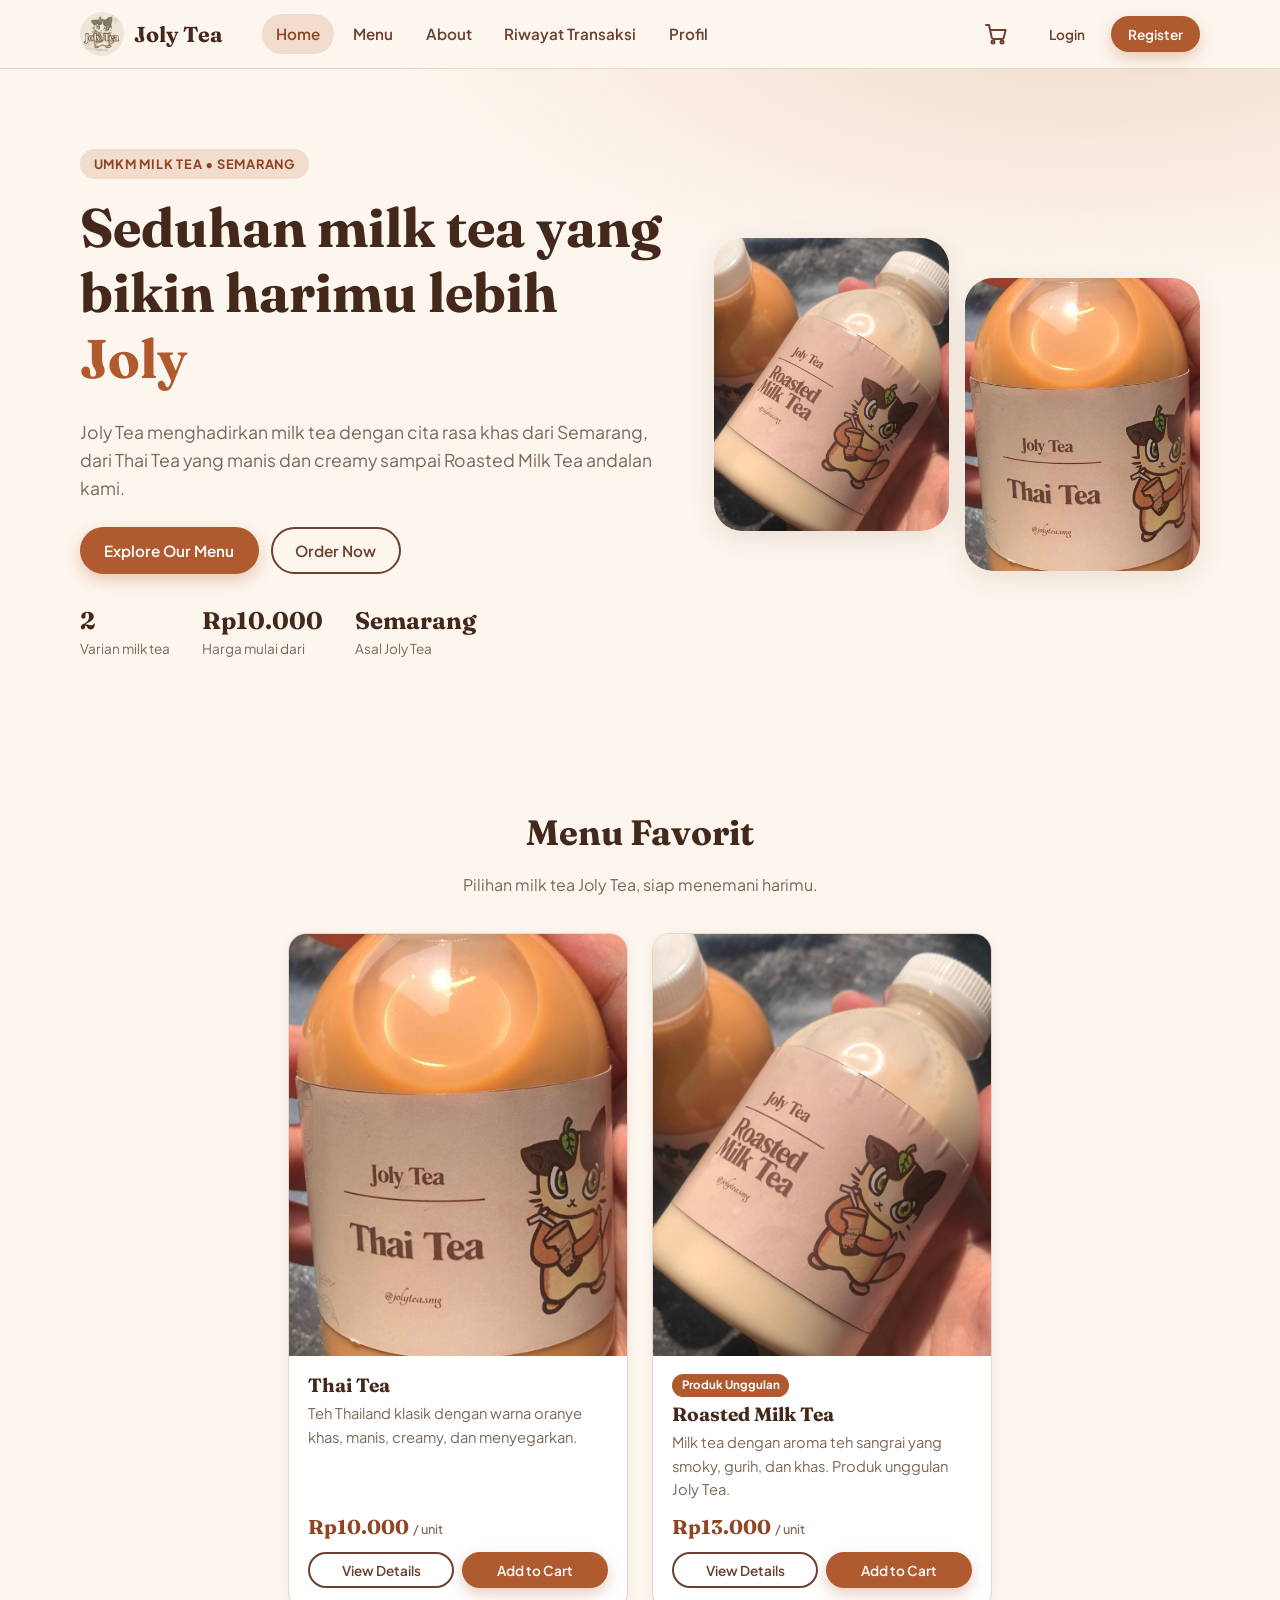
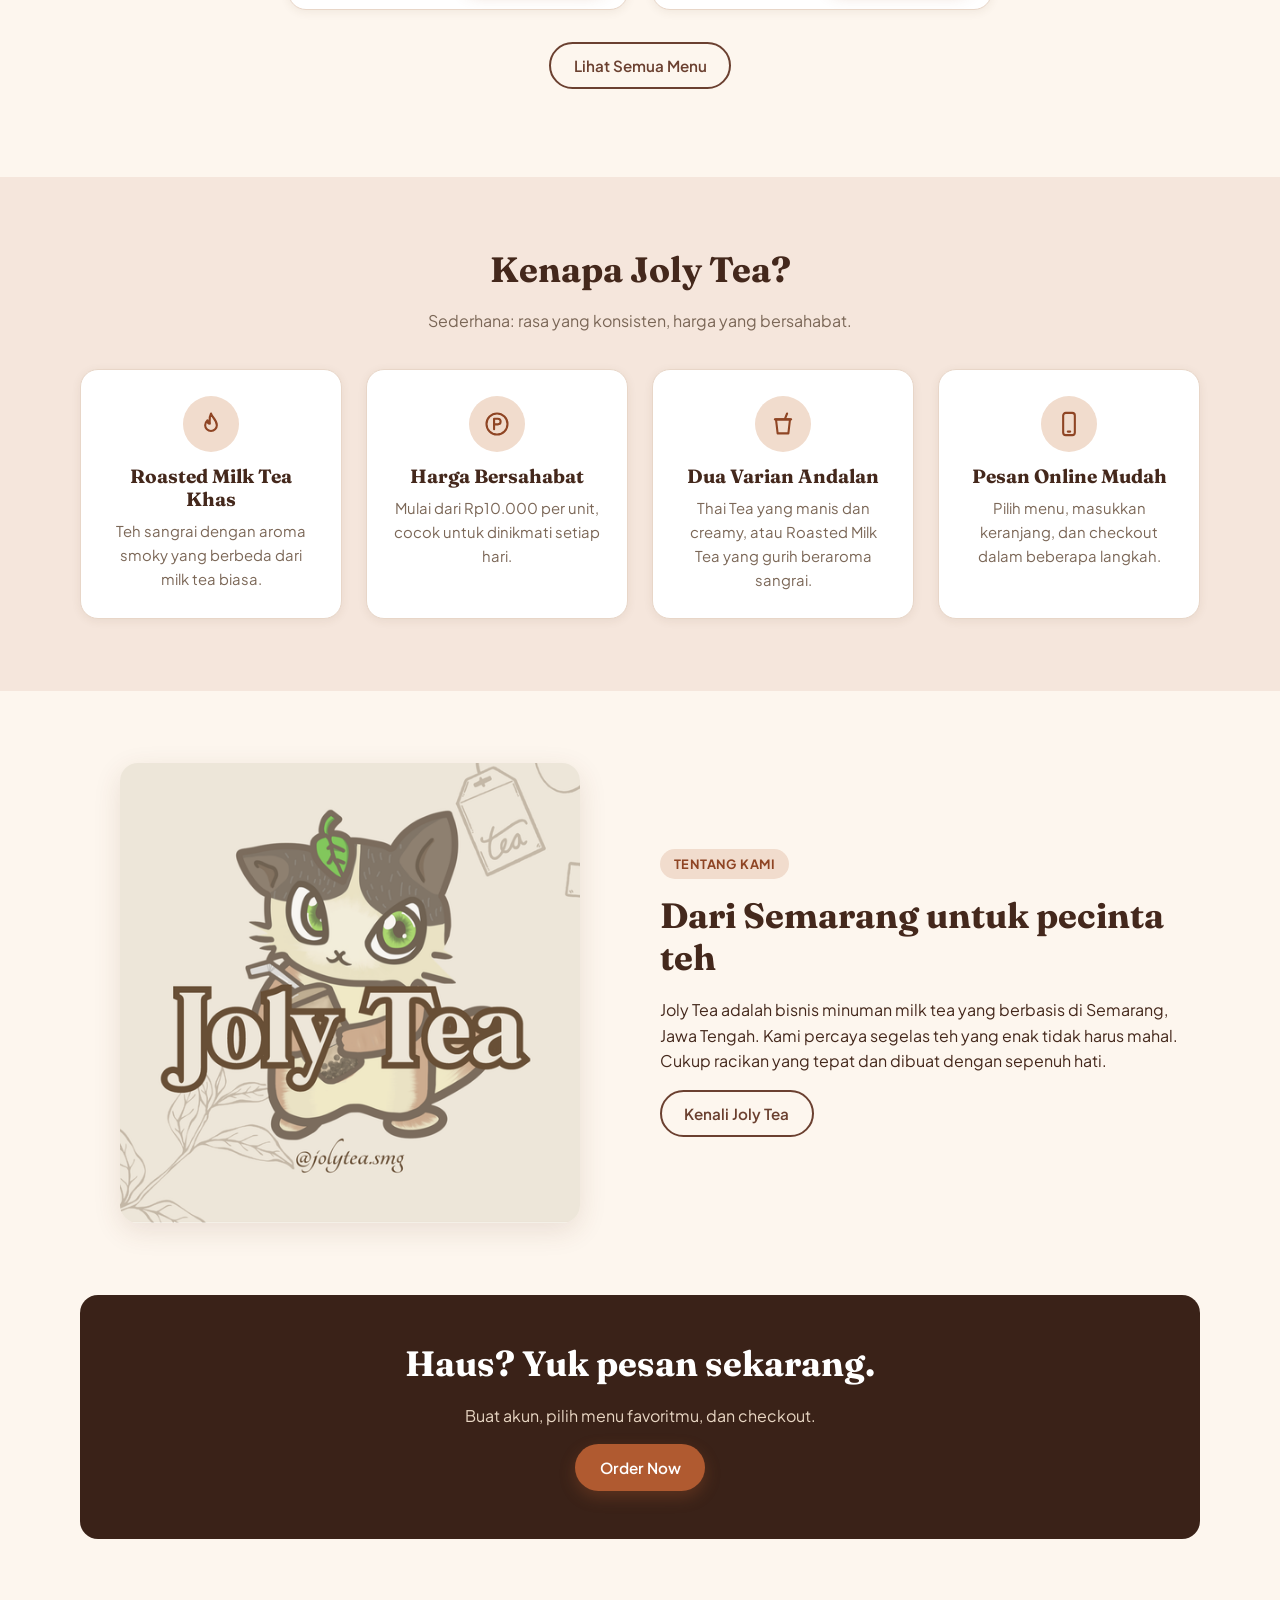
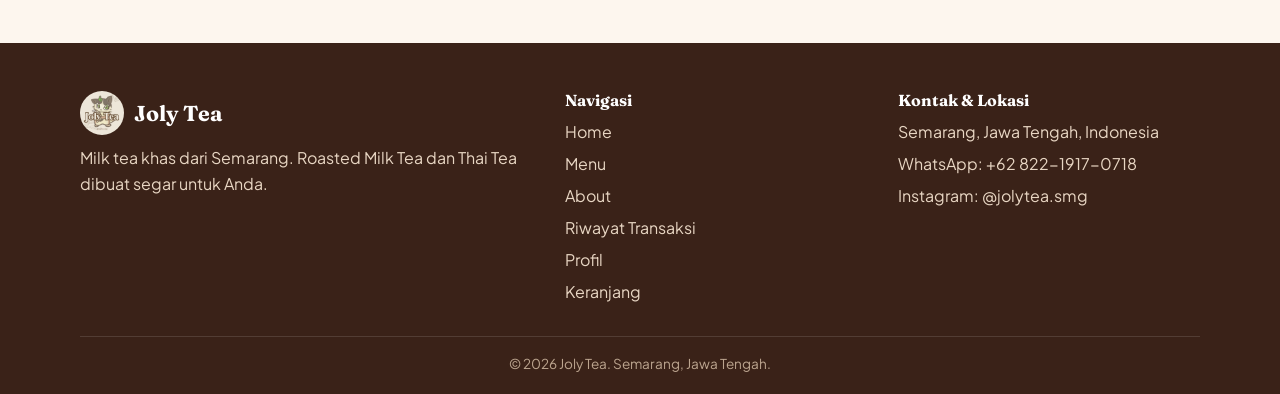
==== joly-tea-static/index.html @ d1df01cd "Add files via upload" ====
<!doctype html>
<html lang="id">
<head>
<meta charset="utf-8">
<meta name="viewport" content="width=device-width, initial-scale=1">
<title>Home | Joly Tea</title>
<meta name="description" content="Joly Tea — milk tea khas dari Semarang.">
<meta name="theme-color" content="#E07B39">
<link rel="icon" href="img/favicon.png" type="image/png">
<link rel="preconnect" href="https://fonts.googleapis.com"><link rel="preconnect" href="https://fonts.gstatic.com" crossorigin>
<link href="https://fonts.googleapis.com/css2?family=Fraunces:opsz,wght@9..144,600;9..144,700&family=Plus+Jakarta+Sans:wght@400;500;600;700&display=swap" rel="stylesheet">
<link rel="stylesheet" href="css/style.css">
</head>
<body>
<div id="site-header"><header class="site-header"><div class="container nav">
<a class="brand" href="index.html"><img src="img/logo.png" alt="" width="44" height="44"><span>Joly Tea</span></a>
<nav class="nav-links" aria-label="Navigasi utama"><a href="index.html" class="active">Home</a><a href="menu.html" class="">Menu</a><a href="about.html" class="">About</a><a href="history.html" class="">Riwayat Transaksi</a><a href="profile.html" class="">Profil</a></nav>
<div class="nav-right"><a class="cart-link" href="cart.html" aria-label="Keranjang belanja"><svg viewBox="0 0 24 24" fill="none" stroke="currentColor" stroke-width="2" stroke-linecap="round" stroke-linejoin="round" aria-hidden="true"><circle cx="9" cy="20" r="1.5"/><circle cx="18" cy="20" r="1.5"/><path d="M2 3h3l2.7 12.4a2 2 0 0 0 2 1.6h8.1a2 2 0 0 0 2-1.5L21.6 8H6"/></svg><span class="cart-badge" id="cart-badge" hidden>0</span></a>
<button class="nav-toggle" id="nav-toggle" type="button" aria-label="Buka menu" aria-expanded="false"><svg viewBox="0 0 24 24" fill="none" stroke="currentColor" stroke-width="2" stroke-linecap="round" aria-hidden="true"><path d="M4 6h16M4 12h16M4 18h16"/></svg></button></div>
<div class="nav-auth" id="nav-auth"></div>
</div></header></div>
<main id="main">
<section class="hero"><div class="container hero-grid"><div>
<span class="eyebrow">UMKM Milk Tea &bull; Semarang</span>
<h1>Seduhan milk tea yang bikin harimu lebih <span>Joly</span></h1>
<p class="lead">Joly Tea menghadirkan milk tea dengan cita rasa khas dari Semarang, dari Thai Tea yang manis dan creamy sampai Roasted Milk Tea andalan kami.</p>
<div class="hero-cta"><a class="btn btn-primary" href="menu.html">Explore Our Menu</a><a class="btn btn-outline" href="menu.html#pesan">Order Now</a></div>
<div class="hero-stats"><div><strong>2</strong><span>Varian milk tea</span></div><div><strong>Rp10.000</strong><span>Harga mulai dari</span></div><div><strong>Semarang</strong><span>Asal Joly Tea</span></div></div>
</div><div class="hero-art"><img src="img/products/roasted-milk-tea.jpg" alt="Roasted Milk Tea Joly Tea dalam botol" width="800" height="1000"><img src="img/products/thai-tea.jpg" alt="Thai Tea Joly Tea dalam botol" width="800" height="1000"></div></div></section>
<section class="section"><div class="container"><div class="section-head"><h2>Menu Favorit</h2><p>Pilihan milk tea Joly Tea, siap menemani harimu.</p></div>
<div id="featured" class="grid grid-products"></div>
<p class="center" style="margin-top:2rem"><a class="btn btn-outline" href="menu.html">Lihat Semua Menu</a></p></div></section>
<section class="section section-alt"><div class="container"><div class="section-head"><h2>Kenapa Joly Tea?</h2><p>Sederhana: rasa yang konsisten, harga yang bersahabat.</p></div>
<div class="grid features">
<div class="card feature"><div class="ico" aria-hidden="true"><svg viewBox="0 0 24 24" fill="none" stroke="currentColor" stroke-width="1.8" stroke-linecap="round" stroke-linejoin="round"><path d="M12 3c1 3.5 5 5.5 5 10a5 5 0 0 1-10 0c0-2 1-3.2 2-4.2 0 2 1 3 2 3 0-3-1-5 1-8.8z"/></svg></div><h3>Roasted Milk Tea Khas</h3><p>Teh sangrai dengan aroma smoky yang berbeda dari milk tea biasa.</p></div>
<div class="card feature"><div class="ico" aria-hidden="true"><svg viewBox="0 0 24 24" fill="none" stroke="currentColor" stroke-width="1.8" stroke-linecap="round" stroke-linejoin="round"><circle cx="12" cy="12" r="9"/><path d="M9.5 16.5v-9h3.2a2.4 2.4 0 0 1 0 4.8H9.5"/></svg></div><h3>Harga Bersahabat</h3><p>Mulai dari Rp10.000 per unit, cocok untuk dinikmati setiap hari.</p></div>
<div class="card feature"><div class="ico" aria-hidden="true"><svg viewBox="0 0 24 24" fill="none" stroke="currentColor" stroke-width="1.8" stroke-linecap="round" stroke-linejoin="round"><path d="M6 8h12l-1.4 12H7.4z"/><path d="M5 8h14M13.5 8 15.5 3"/></svg></div><h3>Dua Varian Andalan</h3><p>Thai Tea yang manis dan creamy, atau Roasted Milk Tea yang gurih beraroma sangrai.</p></div>
<div class="card feature"><div class="ico" aria-hidden="true"><svg viewBox="0 0 24 24" fill="none" stroke="currentColor" stroke-width="1.8" stroke-linecap="round" stroke-linejoin="round"><rect x="7" y="2.5" width="10" height="19" rx="2.2"/><path d="M11 18.5h2"/></svg></div><h3>Pesan Online Mudah</h3><p>Pilih menu, masukkan keranjang, dan checkout dalam beberapa langkah.</p></div>
</div></div></section>
<section class="section"><div class="container split"><img class="about-logo" src="img/logo.png" alt="Logo Joly Tea" loading="lazy" width="512" height="512"><div><span class="eyebrow">Tentang Kami</span><h2>Dari Semarang untuk pecinta teh</h2><p>Joly Tea adalah bisnis minuman milk tea yang berbasis di Semarang, Jawa Tengah. Kami percaya segelas teh yang enak tidak harus mahal. Cukup racikan yang tepat dan dibuat dengan sepenuh hati.</p><a class="btn btn-outline" href="about.html">Kenali Joly Tea</a></div></div></section>
<section class="section" style="padding-top:0"><div class="container"><div class="cta-band"><h2>Haus? Yuk pesan sekarang.</h2><p>Buat akun, pilih menu favoritmu, dan checkout.</p><a class="btn btn-primary" href="menu.html">Order Now</a></div></div></section>
</main>
<div id="site-footer"><footer class="site-footer"><div class="container">
<div class="footer-grid">
<div><a class="brand" href="index.html"><img src="img/logo.png" alt="" width="44" height="44"><span>Joly Tea</span></a><p>Milk tea khas dari Semarang. Roasted Milk Tea dan Thai Tea dibuat segar untuk Anda.</p></div>
<div><h4>Navigasi</h4><ul><li><a href="index.html">Home</a></li><li><a href="menu.html">Menu</a></li><li><a href="about.html">About</a></li><li><a href="history.html">Riwayat Transaksi</a></li><li><a href="profile.html">Profil</a></li><li><a href="cart.html">Keranjang</a></li></ul></div>
<div><h4>Kontak &amp; Lokasi</h4><ul><li>Semarang, Jawa Tengah, Indonesia</li><li>WhatsApp: <a href="https://wa.me/6282219170718" target="_blank" rel="noopener">+62 822-1917-0718</a></li><li>Instagram: <a href="https://instagram.com/jolytea.smg" target="_blank" rel="noopener">@jolytea.smg</a></li></ul></div>
</div>
<div class="footer-bottom">&copy; 2026 Joly Tea. Semarang, Jawa Tengah.</div>
</div></footer></div>
<script src="js/app.js"></script>
</body>
</html>
---- joly-tea-static/css/style.css ----
/*
Theme Name: Joly Tea
Theme URI: https://instagram.com/jolytea.smg
Author: Joly Tea
Author URI: https://instagram.com/jolytea.smg
Description: Tema toko online Joly Tea (UMKM milk tea Semarang). Katalog produk, keranjang, checkout (QRIS / Transfer BCA / COD), login-register pelanggan, riwayat pesanan, dan dashboard pesanan di wp-admin. Tanpa plugin tambahan.
Version: 1.1.5
Requires at least: 6.0
Tested up to: 6.7
Requires PHP: 7.4
License: GNU General Public License v2 or later
License URI: https://www.gnu.org/licenses/gpl-2.0.html
Text Domain: joly-tea
Tags: e-commerce, custom-menu, featured-images, translation-ready, one-column
*/

/* ==========================================================
   Joly Tea — stylesheet
   Ganti warna/font brand cukup lewat variabel di :root ini.
   ========================================================== */
:root {
  --ink: #3a2218;
  --radio-on: #fbf0e8;
  --err-bg: #fdecea; --err-line: #f5c6c0;
  --ok-bg: #e9f5ee; --ok-line: #c3e2cf;
  --st-pending-bg: #fff1cf; --st-pending-fg: #8a6100;
  --st-processing-bg: #dcebff; --st-processing-fg: #1d4f91;
  --st-done-bg: #dff3e6; --st-done-fg: #25693f;
  --st-cancelled-bg: #fbe0dc; --st-cancelled-fg: #962b20;
  --cream: #fdf6ee;
  --cream-2: #f5e6dc;
  --paper: #ffffff;
  --brown-900: #44281c;
  --brown-700: #6b4030;
  --brown-500: #8a5f4a;
  --orange: #b05a30;
  --orange-dark: #8f4524;
  --orange-soft: #f1dccd;
  --green: #5b8a3c;
  --red: #c0392b;
  --line: #e8d6c8;
  --text: #44281c;
  --muted: #7b6757;
  --radius: 18px;
  --radius-sm: 10px;
  --shadow: 0 8px 28px rgba(95, 59, 36, 0.12);
  --shadow-sm: 0 2px 10px rgba(95, 59, 36, 0.08);
  --font-body: 'Plus Jakarta Sans', system-ui, -apple-system, 'Segoe UI', Roboto, sans-serif;
  --font-head: 'Fraunces', Georgia, 'Times New Roman', serif;
  --container: 1120px;
}

@media (prefers-color-scheme: dark) {
  :root:not([data-theme="light"]) {
  --ink: #120b07;
  --radio-on: #3a271b;
  --err-bg: #3d1f1b; --err-line: #6b3028;
  --ok-bg: #1d3426; --ok-line: #2f5a40;
  --st-pending-bg: #4a3a12; --st-pending-fg: #f2cf7a;
  --st-processing-bg: #1b3556; --st-processing-fg: #a9cdf5;
  --st-done-bg: #1c3a29; --st-done-fg: #9fdcb5;
  --st-cancelled-bg: #4a211c; --st-cancelled-fg: #f5aaa0;
  --cream: #1c130e;
  --cream-2: #271a13;
  --paper: #2d1f17;
  --brown-900: #f7e8d6;
  --brown-700: #e9d0b6;
  --brown-500: #d1ac8d;
  --orange-soft: #46301f;
  --orange-dark: #f2a064;
  --red: #ff8f80;
  --line: #4a3427;
  --text: #f1e2d0;
  --muted: #bda58f;
  --shadow: 0 8px 28px rgba(0, 0, 0, 0.45);
  --shadow-sm: 0 2px 10px rgba(0, 0, 0, 0.35);
  color-scheme: dark;
  }
}
:root[data-theme="dark"] {
  --ink: #120b07;
  --radio-on: #3a271b;
  --err-bg: #3d1f1b; --err-line: #6b3028;
  --ok-bg: #1d3426; --ok-line: #2f5a40;
  --st-pending-bg: #4a3a12; --st-pending-fg: #f2cf7a;
  --st-processing-bg: #1b3556; --st-processing-fg: #a9cdf5;
  --st-done-bg: #1c3a29; --st-done-fg: #9fdcb5;
  --st-cancelled-bg: #4a211c; --st-cancelled-fg: #f5aaa0;
  --cream: #1c130e;
  --cream-2: #271a13;
  --paper: #2d1f17;
  --brown-900: #f7e8d6;
  --brown-700: #e9d0b6;
  --brown-500: #d1ac8d;
  --orange-soft: #46301f;
  --orange-dark: #f2a064;
  --red: #ff8f80;
  --line: #4a3427;
  --text: #f1e2d0;
  --muted: #bda58f;
  --shadow: 0 8px 28px rgba(0, 0, 0, 0.45);
  --shadow-sm: 0 2px 10px rgba(0, 0, 0, 0.35);
  color-scheme: dark;
}

*, *::before, *::after { box-sizing: border-box; }
html { scroll-behavior: smooth; }
body {
  margin: 0;
  font-family: var(--font-body);
  color: var(--text);
  background: var(--cream);
  line-height: 1.6;
  -webkit-font-smoothing: antialiased;
  min-height: 100vh;
  display: flex;
  flex-direction: column;
}
main { flex: 1; }
img { max-width: 100%; height: auto; display: block; }
a { color: var(--orange-dark); text-decoration: none; }
a:hover { text-decoration: underline; }
h1, h2, h3, h4 { font-family: var(--font-head); line-height: 1.2; margin: 0 0 .5em; color: var(--brown-900); }
h1 { font-size: clamp(2rem, 5vw, 3.4rem); font-weight: 700; }
h2 { font-size: clamp(1.5rem, 3.2vw, 2.2rem); }
h3 { font-size: 1.2rem; }
p { margin: 0 0 1em; }
.container { width: min(100% - 2rem, var(--container)); margin-inline: auto; }
.muted { color: var(--muted); }
.center { text-align: center; }
.sr-only { position: absolute; width: 1px; height: 1px; overflow: hidden; clip: rect(0 0 0 0); white-space: nowrap; }
[hidden] { display: none !important; }

/* ---------- Buttons ---------- */
.btn {
  display: inline-flex; align-items: center; justify-content: center; gap: .5rem;
  padding: .75rem 1.4rem; border-radius: 999px; border: 2px solid transparent;
  font: 600 .95rem var(--font-body); cursor: pointer; text-decoration: none !important;
  transition: transform .12s ease, background .15s, box-shadow .15s, color .15s;
}
.btn:active { transform: translateY(1px); }
.btn:disabled { opacity: .6; cursor: not-allowed; }
.btn-primary { background: var(--orange); color: #fff; box-shadow: 0 6px 16px rgba(176, 90, 48, .3); }
.btn-primary:hover:not(:disabled) { background: #964a25; }
.btn-outline { background: transparent; color: var(--brown-700); border-color: var(--brown-700); }
.btn-outline:hover:not(:disabled) { background: var(--brown-700); color: var(--cream); }
.btn-ghost { background: transparent; color: var(--brown-700); }
.btn-ghost:hover { background: var(--orange-soft); }
.btn-danger { background: var(--red); color: var(--cream); }
.btn-sm { padding: .45rem .95rem; font-size: .85rem; }
.btn-block { width: 100%; }
:focus-visible { outline: 3px solid var(--orange); outline-offset: 2px; }

/* ---------- Header ---------- */
#site-header { position: sticky; top: env(safe-area-inset-top, 0px); z-index: 50; }
.site-header { background: color-mix(in srgb, var(--cream) 94%, transparent); backdrop-filter: blur(10px); border-bottom: 1px solid var(--line); }
.nav { display: flex; align-items: center; gap: 1rem; min-height: 68px; }
.brand { display: flex; align-items: center; gap: .6rem; font: 700 1.35rem var(--font-head); color: var(--brown-900); text-decoration: none !important; }
.brand img { width: 44px; height: 44px; border-radius: 50%; object-fit: cover; }
.nav-links { display: flex; gap: .25rem; margin-left: 1.5rem; }
.nav-links a { padding: .5rem .9rem; border-radius: 999px; color: var(--brown-700); font-weight: 600; font-size: .95rem; text-decoration: none; }
.nav-links a:hover { background: var(--orange-soft); }
.nav-links a.active { background: var(--orange-soft); color: var(--orange-dark); }
.nav-right { margin-left: auto; display: flex; align-items: center; gap: .5rem; }
.cart-link { position: relative; display: inline-flex; padding: .5rem; border-radius: 50%; color: var(--brown-700); }
.cart-link:hover { background: var(--orange-soft); }
.cart-link svg { width: 24px; height: 24px; }
.cart-badge { position: absolute; top: -2px; right: -4px; min-width: 20px; height: 20px; padding: 0 5px; border-radius: 999px; background: var(--orange); color: #fff; font: 700 .72rem/20px var(--font-body); text-align: center; }
.user-chip { font-size: .9rem; color: var(--brown-700); font-weight: 600; max-width: 160px; overflow: hidden; text-overflow: ellipsis; white-space: nowrap; }
.nav-toggle { display: none; background: none; border: 0; padding: .5rem; cursor: pointer; color: var(--brown-700); }
.nav-toggle svg { width: 26px; height: 26px; }
.nav-auth { display: flex; align-items: center; gap: .5rem; }

@media (max-width: 860px) {
  .nav-toggle { display: inline-flex; }
  .nav { flex-wrap: wrap; padding-block: .5rem; }
  .nav-links, .nav-auth { display: none; width: 100%; }
  .nav-open .nav-links, .nav-open .nav-auth { display: flex; }
  .nav-links { flex-direction: column; margin-left: 0; order: 5; }
  .nav-auth { order: 6; flex-wrap: wrap; padding-bottom: .6rem; }
  .nav-right { gap: .25rem; }
}

/* ---------- Hero ---------- */
.hero { padding: clamp(2.5rem, 7vw, 5rem) 0; background: radial-gradient(1200px 500px at 85% -10%, var(--orange-soft), transparent 60%), var(--cream); }
.hero-grid { display: grid; grid-template-columns: 1.1fr .9fr; gap: 2.5rem; align-items: center; }
.eyebrow { display: inline-block; padding: .3rem .85rem; border-radius: 999px; background: var(--orange-soft); color: var(--orange-dark); font-weight: 700; font-size: .8rem; letter-spacing: .06em; text-transform: uppercase; margin-bottom: 1rem; }
.hero h1 span { color: var(--orange); }
.hero p.lead { font-size: 1.1rem; color: var(--muted); max-width: 52ch; }
.hero-cta { display: flex; flex-wrap: wrap; gap: .75rem; margin-top: 1.5rem; }
.hero-art { display: grid; grid-template-columns: 1fr 1fr; gap: 1rem; align-items: start; }
.hero-art img { width: 100%; aspect-ratio: 4 / 5; object-fit: cover; border-radius: 28px; box-shadow: var(--shadow); }
.hero-art img:nth-child(2) { margin-top: 2.5rem; }
.hero-stats { display: flex; gap: 2rem; margin-top: 2rem; flex-wrap: wrap; }
.hero-stats strong { display: block; font: 700 1.5rem var(--font-head); color: var(--brown-900); }
.hero-stats span { font-size: .85rem; color: var(--muted); }
@media (max-width: 860px) { .hero-grid { grid-template-columns: 1fr; } .hero-art { order: -1; max-width: 460px; margin-inline: auto; } }

/* ---------- Sections ---------- */
.section { padding: clamp(2.5rem, 6vw, 4.5rem) 0; }
.section-alt { background: var(--cream-2); }
.section-head { max-width: 640px; margin: 0 auto 2.2rem; text-align: center; }
.section-head p { color: var(--muted); }

/* ---------- Product cards ---------- */
.grid { display: grid; gap: 1.5rem; }
.grid-products { grid-template-columns: repeat(auto-fit, minmax(240px, 340px)); justify-content: center; }
.card { background: var(--paper); border: 1px solid var(--line); border-radius: var(--radius); box-shadow: var(--shadow-sm); overflow: hidden; }
.product-card { display: flex; flex-direction: column; transition: transform .18s, box-shadow .18s; }
.product-card:hover { transform: translateY(-4px); box-shadow: var(--shadow); }
.product-card .thumb { aspect-ratio: 4 / 5; background: var(--orange-soft); overflow: hidden; display: block; }
.product-card .thumb img { width: 100%; height: 100%; object-fit: cover; }
.product-card .body { padding: 1.1rem 1.2rem 1.3rem; display: flex; flex-direction: column; gap: .35rem; flex: 1; }
.product-card h3 { margin: 0; }
.product-card h3 a { color: inherit; text-decoration: none; }
.product-card .desc { color: var(--muted); font-size: .92rem; flex: 1; margin: 0 0 .4rem; }
.price { font: 700 1.25rem var(--font-head); color: var(--orange-dark); }
.card-actions { display: flex; gap: .5rem; margin-top: .5rem; flex-wrap: wrap; }
.card-actions .btn { flex: 1; padding-inline: .8rem; }
.tag { display: inline-block; font-size: .72rem; font-weight: 700; padding: .15rem .6rem; border-radius: 999px; background: var(--orange); color: #fff; width: fit-content; }

/* ---------- Features ---------- */
.features { grid-template-columns: repeat(auto-fit, minmax(220px, 1fr)); }
.feature { padding: 1.6rem; text-align: center; }
.feature .ico { width: 56px; height: 56px; border-radius: 50%; background: var(--orange-soft); display: inline-grid; place-items: center; font-size: 1.6rem; margin-bottom: .8rem; }
.feature p { color: var(--muted); font-size: .93rem; margin: 0; }

.split { display: grid; grid-template-columns: 1fr 1fr; gap: 2.5rem; align-items: center; }
.split img { border-radius: var(--radius); box-shadow: var(--shadow); }
@media (max-width: 860px) { .split { grid-template-columns: 1fr; } }

.cta-band { background: var(--ink); color: #fff; border-radius: var(--radius); padding: clamp(1.8rem, 5vw, 3rem); text-align: center; }
.cta-band h2 { color: #fff; }
.cta-band p { color: #e8d6c3; }

/* ---------- Page header ---------- */
.page-head { padding: 2.2rem 0 1.4rem; background: var(--cream-2); border-bottom: 1px solid var(--line); }
.page-head h1 { font-size: clamp(1.8rem, 4vw, 2.6rem); margin: 0; }
.page-head p { margin: .3rem 0 0; color: var(--muted); }
.page-body { padding: 2rem 0 4rem; }

/* ---------- Toolbar / search ---------- */
.toolbar { display: flex; gap: 1rem; margin-bottom: 1.5rem; flex-wrap: wrap; align-items: center; justify-content: space-between; }
.search { position: relative; flex: 1; min-width: 220px; max-width: 420px; }
.search input { padding-left: 2.6rem; }
.search svg { position: absolute; left: .9rem; top: 50%; transform: translateY(-50%); width: 18px; height: 18px; color: var(--muted); }

/* ---------- Forms ---------- */
label { display: block; font-weight: 600; font-size: .9rem; margin-bottom: .35rem; }
input, select, textarea {
  width: 100%; padding: .75rem 1rem; border: 1.5px solid var(--line); border-radius: var(--radius-sm);
  font: 500 .98rem var(--font-body); color: var(--text); background: var(--paper);
}
input:focus, select:focus, textarea:focus { outline: none; border-color: var(--orange); box-shadow: 0 0 0 3px rgba(176, 90, 48, .22); }
textarea { resize: vertical; min-height: 90px; }
.field { margin-bottom: 1.1rem; }
.field.invalid input, .field.invalid select, .field.invalid textarea { border-color: var(--red); }
.field-error { color: var(--red); font-size: .83rem; margin-top: .3rem; min-height: 0; }
.field-hint { color: var(--muted); font-size: .8rem; margin-top: .3rem; }
.form-error { background: var(--err-bg); color: var(--red); border: 1px solid var(--err-line); padding: .75rem 1rem; border-radius: var(--radius-sm); margin-bottom: 1rem; font-size: .92rem; }
.form-ok { background: var(--ok-bg); color: var(--green); border: 1px solid var(--ok-line); padding: .75rem 1rem; border-radius: var(--radius-sm); margin-bottom: 1rem; }
.pw-wrap { position: relative; }
.pw-wrap button { position: absolute; right: .5rem; top: 50%; transform: translateY(-50%); background: none; border: 0; color: var(--muted); font-weight: 600; font-size: .8rem; cursor: pointer; padding: .4rem .6rem; }
.row2 { display: grid; grid-template-columns: 1fr 1fr; gap: 1rem; }
@media (max-width: 600px) { .row2 { grid-template-columns: 1fr; } }

.auth-wrap { min-height: calc(100vh - 68px - 220px); display: grid; place-items: center; padding: 2.5rem 1rem; }
.auth-card { width: min(100%, 460px); padding: 2rem; }
.auth-card h1 { font-size: 1.9rem; }
.auth-card .switch { text-align: center; margin: 1.2rem 0 0; color: var(--muted); font-size: .92rem; }

.radio-cards { display: grid; gap: .6rem; }
.radio-card { display: flex; gap: .8rem; align-items: flex-start; border: 1.5px solid var(--line); border-radius: var(--radius-sm); padding: .8rem 1rem; cursor: pointer; font-weight: 500; margin: 0; background: var(--paper); }
.radio-card input { width: auto; margin-top: .3rem; accent-color: var(--orange); }
.radio-card:has(input:checked) { border-color: var(--orange); background: var(--radio-on); }
.radio-cards.seg { grid-template-columns: 1fr 1fr; }
.radio-card small { display: block; color: var(--muted); font-weight: 400; }

/* ---------- Quantity ---------- */
.qty { display: inline-flex; align-items: center; border: 1.5px solid var(--line); border-radius: 999px; background: var(--paper); overflow: hidden; }
.qty button { width: 38px; height: 38px; border: 0; background: transparent; font-size: 1.2rem; font-weight: 700; color: var(--brown-700); cursor: pointer; }
.qty button:hover { background: var(--orange-soft); }
.qty input { width: 50px; text-align: center; border: 0; padding: .4rem 0; box-shadow: none !important; -moz-appearance: textfield; }
.qty input::-webkit-outer-spin-button, .qty input::-webkit-inner-spin-button { -webkit-appearance: none; margin: 0; }

/* ---------- Product detail ---------- */
.detail { display: grid; grid-template-columns: 1fr 1fr; gap: 3rem; align-items: start; }
.detail-img { border-radius: var(--radius); overflow: hidden; background: var(--orange-soft); box-shadow: var(--shadow); aspect-ratio: 4 / 5; }
.detail-img img { width: 100%; height: 100%; object-fit: cover; }
.detail h1 { font-size: clamp(1.8rem, 4vw, 2.6rem); }
.detail .price { font-size: 1.8rem; }
.buy-row { display: flex; gap: 1rem; align-items: center; flex-wrap: wrap; margin: 1.5rem 0; }
.breadcrumb { font-size: .88rem; color: var(--muted); margin-bottom: 1.2rem; }
@media (max-width: 860px) { .detail { grid-template-columns: 1fr; gap: 1.5rem; } }
.related { margin-top: 3.5rem; }

/* ---------- Cart / checkout ---------- */
.cart-layout { display: grid; grid-template-columns: 1fr 360px; gap: 2rem; align-items: start; }
@media (max-width: 960px) { .cart-layout { grid-template-columns: 1fr; } }
.cart-item { display: grid; grid-template-columns: 84px 1fr auto; gap: 1rem; align-items: center; padding: 1rem; border-bottom: 1px solid var(--line); }
.cart-item:last-child { border-bottom: 0; }
.cart-item img { width: 84px; height: 84px; border-radius: 12px; object-fit: cover; background: var(--orange-soft); }
.cart-item h3 { margin: 0 0 .15rem; font-size: 1.05rem; }
.cart-item .ctrl { display: flex; align-items: center; gap: .8rem; margin-top: .5rem; flex-wrap: wrap; }
.cart-item .line-total { font-weight: 700; text-align: right; }
.link-btn { background: none; border: 0; color: var(--red); font: 600 .85rem var(--font-body); cursor: pointer; padding: 0; }
.link-btn:hover { text-decoration: underline; }
.summary { padding: 1.5rem; position: sticky; top: 90px; }
.summary h2 { font-size: 1.3rem; }
.sum-row { display: flex; justify-content: space-between; gap: 1rem; padding: .4rem 0; }
.sum-row.total { border-top: 1px dashed var(--line); margin-top: .5rem; padding-top: .9rem; font: 700 1.2rem var(--font-head); }
.empty { text-align: center; padding: 3rem 1rem; }
.empty .big { font-size: 3.5rem; }
@media (max-width: 520px) {
  .cart-item { grid-template-columns: 64px 1fr; }
  .cart-item img { width: 64px; height: 64px; }
  .cart-item .line-total { grid-column: 2; text-align: left; }
}

/* ---------- Orders ---------- */
.order-card { padding: 1.3rem 1.5rem; margin-bottom: 1rem; }
.order-head { display: flex; justify-content: space-between; gap: 1rem; flex-wrap: wrap; align-items: center; margin-bottom: .6rem; }
.status { display: inline-block; padding: .2rem .75rem; border-radius: 999px; font-size: .78rem; font-weight: 700; }
.status-pending { background: var(--st-pending-bg); color: var(--st-pending-fg); }
.status-processing { background: var(--st-processing-bg); color: var(--st-processing-fg); }
.status-done { background: var(--st-done-bg); color: var(--st-done-fg); }
.status-cancelled { background: var(--st-cancelled-bg); color: var(--st-cancelled-fg); }
.order-items { list-style: none; padding: 0; margin: .5rem 0; color: var(--muted); font-size: .93rem; }
.order-items li { display: flex; justify-content: space-between; gap: 1rem; padding: .15rem 0; }
.success-box { text-align: center; padding: 2.5rem 1.5rem; margin-bottom: 1.5rem; background: var(--paper); border: 1px solid var(--ok-line); border-radius: var(--radius); }
.success-box .big { font-size: 3rem; }

/* ---------- Admin ---------- */
.stats { grid-template-columns: repeat(auto-fit, minmax(170px, 1fr)); margin-bottom: 2rem; }
.stat { padding: 1.2rem 1.4rem; }
.stat span { color: var(--muted); font-size: .85rem; }
.stat strong { display: block; font: 700 1.6rem var(--font-head); }
.tabs { display: flex; gap: .4rem; margin-bottom: 1.2rem; border-bottom: 1px solid var(--line); }
.tab { padding: .6rem 1.1rem; border: 0; background: none; font: 600 .95rem var(--font-body); color: var(--muted); cursor: pointer; border-bottom: 3px solid transparent; margin-bottom: -1px; }
.tab.active { color: var(--orange-dark); border-color: var(--orange); }
.table-wrap { overflow-x: auto; }
table { width: 100%; border-collapse: collapse; font-size: .92rem; background: var(--paper); color: var(--text); }
th, td { padding: .75rem 1rem; text-align: left; border-bottom: 1px solid var(--line); vertical-align: top; }
th { font-size: .78rem; text-transform: uppercase; letter-spacing: .05em; color: var(--muted); background: var(--cream-2); }
td img { width: 48px; height: 48px; border-radius: 8px; object-fit: cover; }
.inline-actions { display: flex; gap: .4rem; flex-wrap: wrap; }
dialog { background: var(--paper); color: var(--text); border: 0; border-radius: var(--radius); padding: 0; width: min(560px, 94vw); box-shadow: var(--shadow); }
dialog::backdrop { background: rgba(59, 36, 21, .5); }
.dialog-body { padding: 1.5rem; }
.dialog-actions { display: flex; gap: .6rem; justify-content: flex-end; margin-top: 1rem; }

/* ---------- Toast ---------- */
.toast-wrap { position: fixed; right: 1rem; bottom: 1rem; z-index: 100; display: grid; gap: .5rem; }
.toast { background: var(--ink); color: #fff; border: 1px solid var(--line); padding: .8rem 1.1rem; border-radius: 12px; box-shadow: var(--shadow); font-size: .92rem; max-width: 340px; animation: pop .2s ease; }
.toast.error { background: var(--red); }
.toast.success { background: var(--green); }
@keyframes pop { from { transform: translateY(8px); opacity: 0; } to { transform: none; opacity: 1; } }

/* ---------- Footer ---------- */
.site-footer { background: var(--ink); color: #e8d6c3; padding: 3rem 0 1.2rem; margin-top: 2rem; }
.footer-grid { display: grid; grid-template-columns: 1.5fr 1fr 1fr; gap: 2rem; }
.site-footer h4 { color: #fff; font-size: 1rem; }
.site-footer a { color: #e8d6c3; }
.site-footer ul { list-style: none; padding: 0; margin: 0; display: grid; gap: .4rem; }
.site-footer .brand { color: #fff; margin-bottom: .6rem; }
.footer-bottom { border-top: 1px solid rgba(255, 255, 255, .12); margin-top: 2rem; padding-top: 1rem; font-size: .85rem; text-align: center; color: #bca58f; }
@media (max-width: 760px) { .footer-grid { grid-template-columns: 1fr; } }

.loading { text-align: center; padding: 3rem; color: var(--muted); }
.spinner { width: 28px; height: 28px; border: 3px solid var(--line); border-top-color: var(--orange); border-radius: 50%; margin: 0 auto .8rem; animation: spin .8s linear infinite; }
@keyframes spin { to { transform: rotate(360deg); } }
@media (prefers-reduced-motion: reduce) { * { animation: none !important; transition: none !important; } }

/* ---------- Checkout & pembayaran ---------- */
.radio-cards.cols2 { grid-template-columns: 1fr 1fr; }
@media (max-width: 600px) { .radio-cards.cols2 { grid-template-columns: 1fr; } }
.badge-hint { display: inline-block; margin-left: .4rem; padding: .05rem .5rem; border-radius: 999px; background: var(--orange); color: #fff; font-size: .68rem; font-weight: 700; vertical-align: middle; }
.checkout-form h2 { font-size: 1.15rem; margin-bottom: .7rem; }
.checkout-form h2:not(:first-of-type) { margin-top: 1.4rem; }
details.notes { margin: -.3rem 0 1rem; }
details.notes summary { cursor: pointer; font-weight: 600; font-size: .9rem; color: var(--orange-dark); }
details.notes textarea { margin-top: .6rem; }
.pay-card { padding: 1.6rem; display: grid; gap: .9rem; justify-items: stretch; }
.pay-card h2 { margin: 0; font-size: 1.7rem; }
.pay-card p { margin: 0; }
.pay-card .status { justify-self: start; }
.qr-box { width: min(320px, 100%); margin-inline: auto; padding: .6rem; background: #fff; border-radius: 14px; border: 1px solid var(--line); }
.qr-box svg { display: block; width: 100%; height: auto; }
.va-box { display: grid; gap: .8rem; padding: 1rem 1.2rem; border: 1.5px dashed var(--line); border-radius: var(--radius-sm); background: var(--cream-2); }
.va-box > div { display: grid; gap: .1rem; }
.va-num { font: 700 1.5rem var(--font-head); letter-spacing: .06em; font-variant-numeric: tabular-nums; overflow-wrap: anywhere; }
.va-box .btn { justify-self: start; }
.pay-note { background: var(--orange-soft); color: var(--brown-700); border-radius: var(--radius-sm); padding: .75rem 1rem; font-size: .86rem; }
.pay-actions { display: grid; gap: .5rem; }

/* ---------- Logo, ikon, keadaan kosong ---------- */
.about-logo { aspect-ratio: 1; object-fit: cover; width: 100%; max-width: 460px; margin-inline: auto; }
.empty-logo { width: 88px; height: 88px; border-radius: 50%; object-fit: cover; margin: 0 auto 1rem; box-shadow: var(--shadow-sm); }
.success-box .check { display: inline-grid; place-items: center; width: 64px; height: 64px; border-radius: 50%; background: var(--green); color: #fff; margin-bottom: 1rem; }
.success-box .check svg { width: 32px; height: 32px; }
.feature .ico svg { width: 28px; height: 28px; color: var(--orange-dark); }
.feature .ico { font-size: 0; }
.qr-img { display: block; width: 100%; height: auto; }

/* ---------- Tambahan khusus WordPress ---------- */
.admin-bar #site-header { top: 32px; }
@media (max-width: 782px) { .admin-bar #site-header { top: 46px; } }
.nav-links ul, .nav-links li { list-style: none; margin: 0; padding: 0; }
.screen-reader-text { position: absolute; width: 1px; height: 1px; overflow: hidden; clip: rect(0 0 0 0); white-space: nowrap; }
.entry-content { max-width: 760px; margin-inline: auto; }
.entry-content > * + * { margin-top: 1em; }
.alignleft { float: left; margin: 0 1.2rem 1rem 0; }
.alignright { float: right; margin: 0 0 1rem 1.2rem; }
.aligncenter { margin-inline: auto; }
.wp-caption-text { font-size: .85rem; color: var(--muted); }
.pay-card .qr-img { margin-inline: auto; }
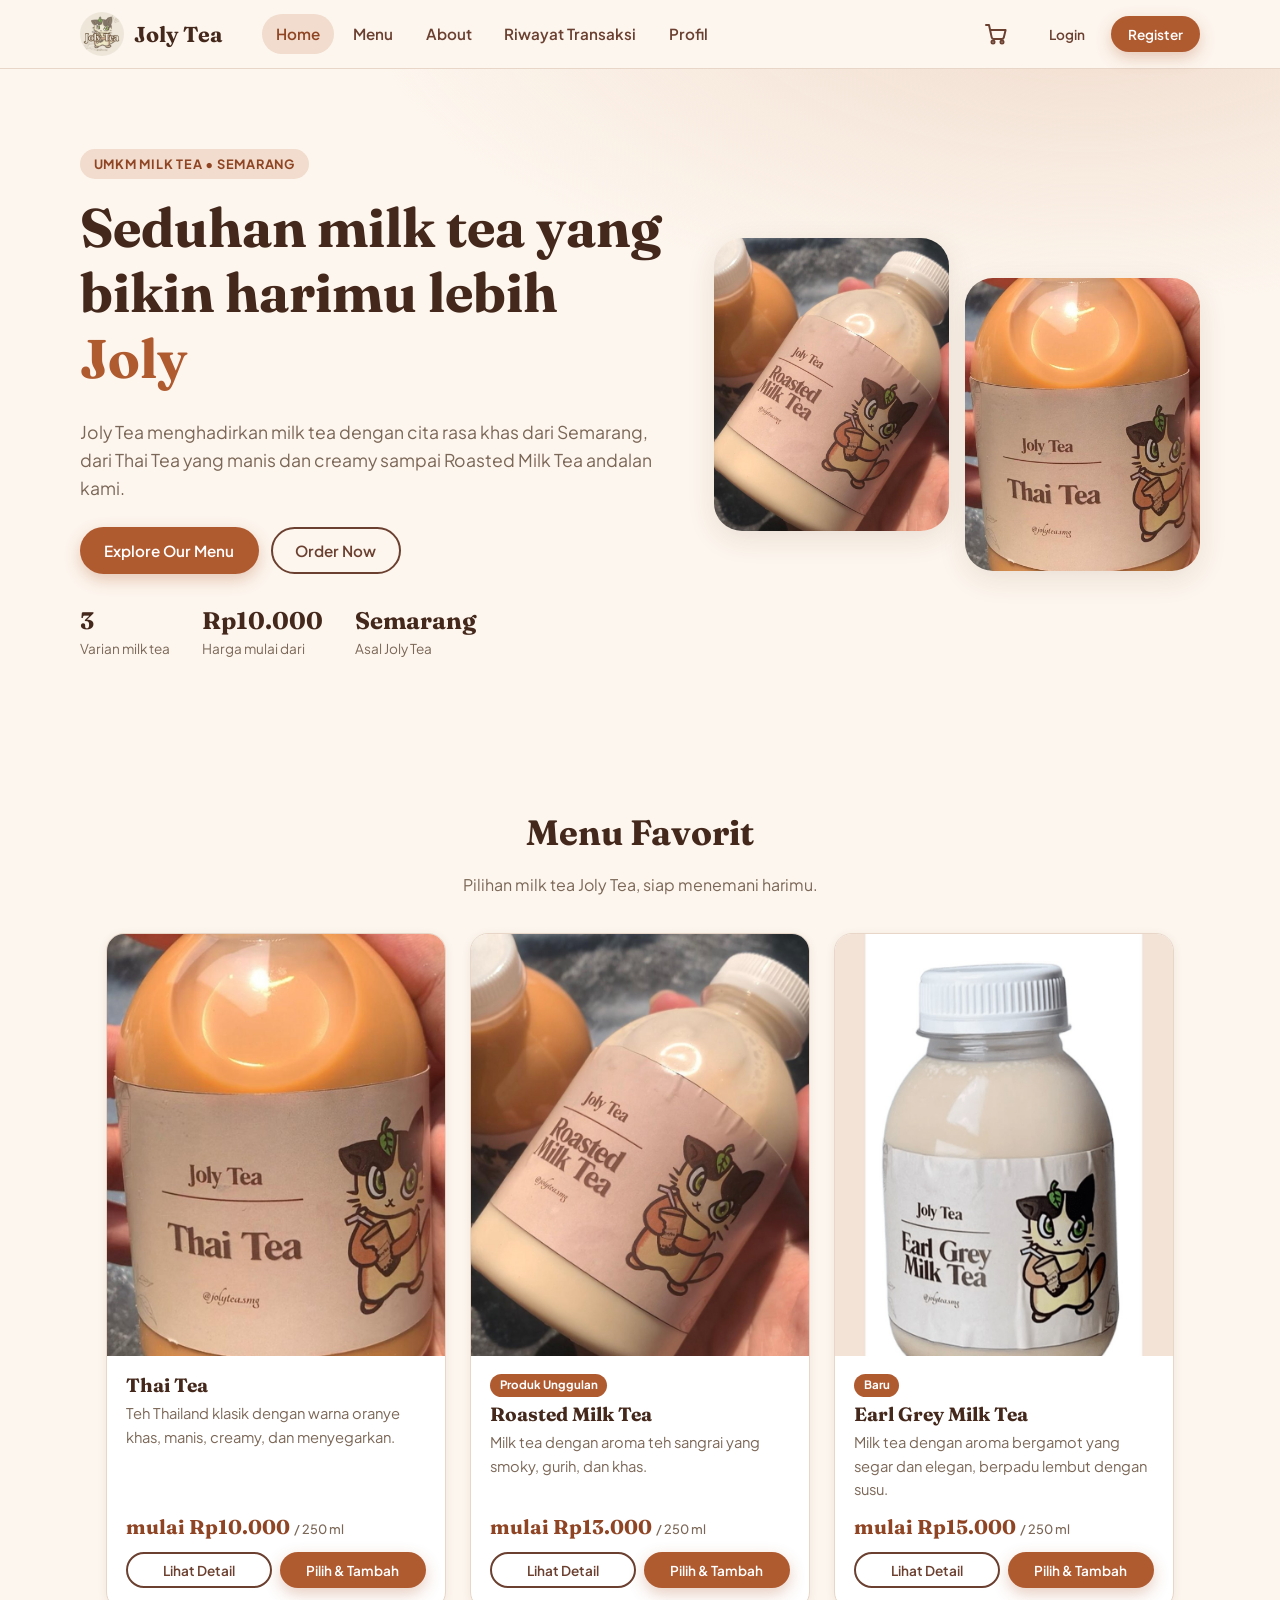
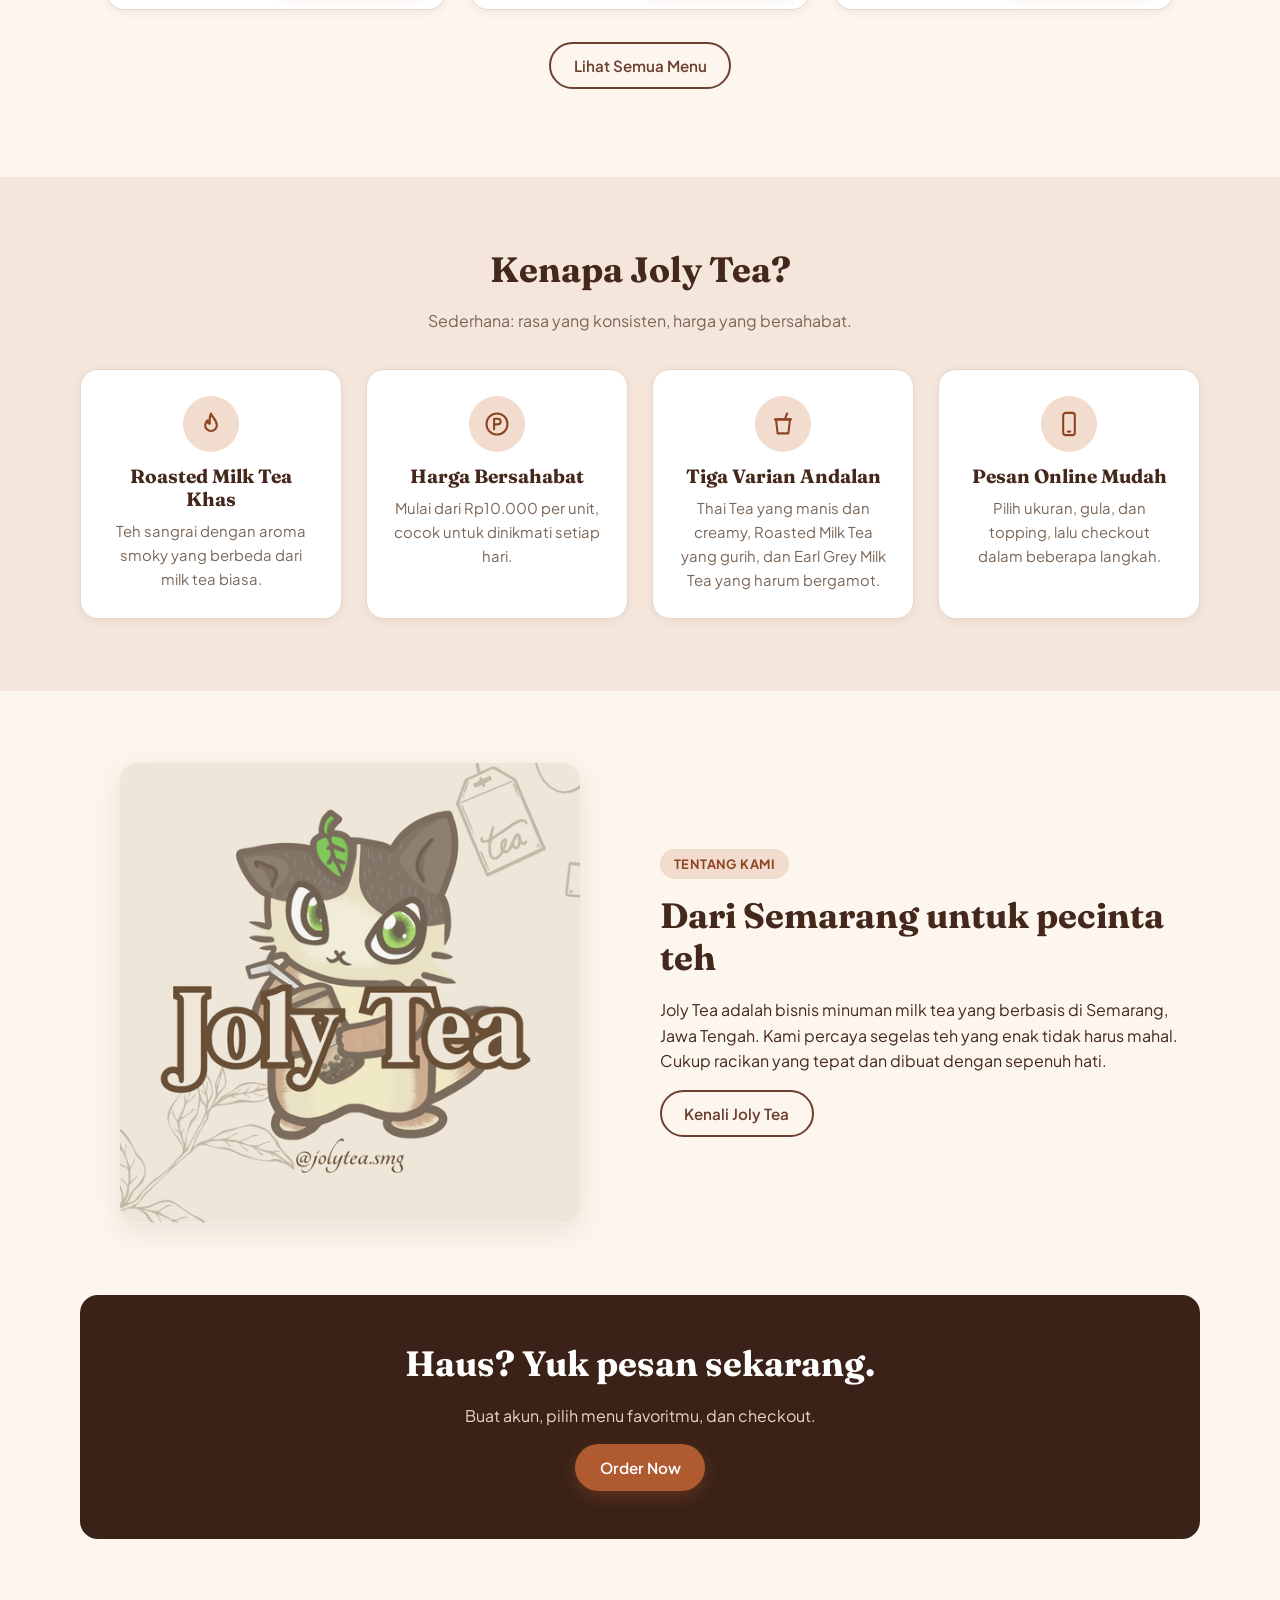
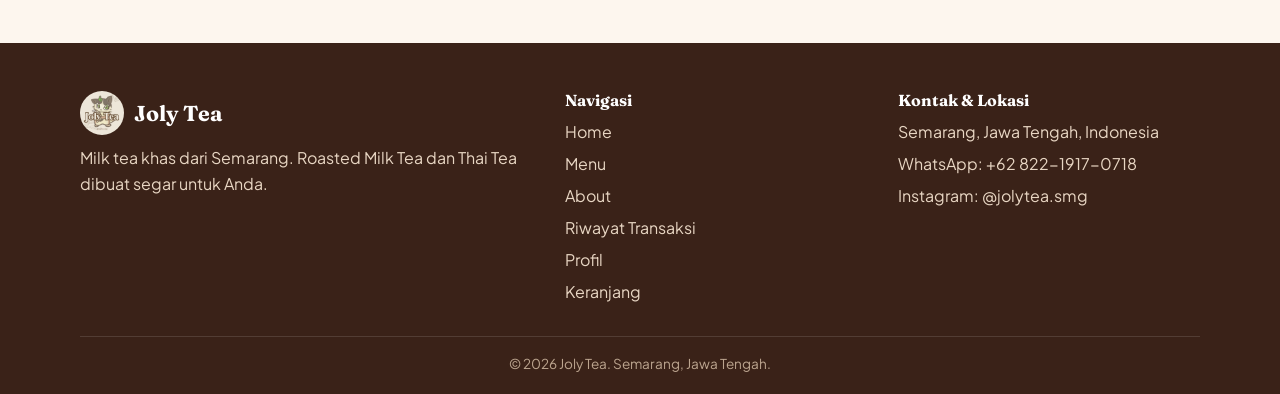
==== commit f93283fc: "Add files via upload" ====
--- a/joly-tea-static/index.html
+++ b/joly-tea-static/index.html
@@ -25,7 +25,7 @@
 <h1>Seduhan milk tea yang bikin harimu lebih <span>Joly</span></h1>
 <p class="lead">Joly Tea menghadirkan milk tea dengan cita rasa khas dari Semarang, dari Thai Tea yang manis dan creamy sampai Roasted Milk Tea andalan kami.</p>
 <div class="hero-cta"><a class="btn btn-primary" href="menu.html">Explore Our Menu</a><a class="btn btn-outline" href="menu.html#pesan">Order Now</a></div>
-<div class="hero-stats"><div><strong>2</strong><span>Varian milk tea</span></div><div><strong>Rp10.000</strong><span>Harga mulai dari</span></div><div><strong>Semarang</strong><span>Asal Joly Tea</span></div></div>
+<div class="hero-stats"><div><strong>3</strong><span>Varian milk tea</span></div><div><strong>Rp10.000</strong><span>Harga mulai dari</span></div><div><strong>Semarang</strong><span>Asal Joly Tea</span></div></div>
 </div><div class="hero-art"><img src="img/products/roasted-milk-tea.jpg" alt="Roasted Milk Tea Joly Tea dalam botol" width="800" height="1000"><img src="img/products/thai-tea.jpg" alt="Thai Tea Joly Tea dalam botol" width="800" height="1000"></div></div></section>
 <section class="section"><div class="container"><div class="section-head"><h2>Menu Favorit</h2><p>Pilihan milk tea Joly Tea, siap menemani harimu.</p></div>
 <div id="featured" class="grid grid-products"></div>
@@ -34,8 +34,8 @@
 <div class="grid features">
 <div class="card feature"><div class="ico" aria-hidden="true"><svg viewBox="0 0 24 24" fill="none" stroke="currentColor" stroke-width="1.8" stroke-linecap="round" stroke-linejoin="round"><path d="M12 3c1 3.5 5 5.5 5 10a5 5 0 0 1-10 0c0-2 1-3.2 2-4.2 0 2 1 3 2 3 0-3-1-5 1-8.8z"/></svg></div><h3>Roasted Milk Tea Khas</h3><p>Teh sangrai dengan aroma smoky yang berbeda dari milk tea biasa.</p></div>
 <div class="card feature"><div class="ico" aria-hidden="true"><svg viewBox="0 0 24 24" fill="none" stroke="currentColor" stroke-width="1.8" stroke-linecap="round" stroke-linejoin="round"><circle cx="12" cy="12" r="9"/><path d="M9.5 16.5v-9h3.2a2.4 2.4 0 0 1 0 4.8H9.5"/></svg></div><h3>Harga Bersahabat</h3><p>Mulai dari Rp10.000 per unit, cocok untuk dinikmati setiap hari.</p></div>
-<div class="card feature"><div class="ico" aria-hidden="true"><svg viewBox="0 0 24 24" fill="none" stroke="currentColor" stroke-width="1.8" stroke-linecap="round" stroke-linejoin="round"><path d="M6 8h12l-1.4 12H7.4z"/><path d="M5 8h14M13.5 8 15.5 3"/></svg></div><h3>Dua Varian Andalan</h3><p>Thai Tea yang manis dan creamy, atau Roasted Milk Tea yang gurih beraroma sangrai.</p></div>
-<div class="card feature"><div class="ico" aria-hidden="true"><svg viewBox="0 0 24 24" fill="none" stroke="currentColor" stroke-width="1.8" stroke-linecap="round" stroke-linejoin="round"><rect x="7" y="2.5" width="10" height="19" rx="2.2"/><path d="M11 18.5h2"/></svg></div><h3>Pesan Online Mudah</h3><p>Pilih menu, masukkan keranjang, dan checkout dalam beberapa langkah.</p></div>
+<div class="card feature"><div class="ico" aria-hidden="true"><svg viewBox="0 0 24 24" fill="none" stroke="currentColor" stroke-width="1.8" stroke-linecap="round" stroke-linejoin="round"><path d="M6 8h12l-1.4 12H7.4z"/><path d="M5 8h14M13.5 8 15.5 3"/></svg></div><h3>Tiga Varian Andalan</h3><p>Thai Tea yang manis dan creamy, Roasted Milk Tea yang gurih, dan Earl Grey Milk Tea yang harum bergamot.</p></div>
+<div class="card feature"><div class="ico" aria-hidden="true"><svg viewBox="0 0 24 24" fill="none" stroke="currentColor" stroke-width="1.8" stroke-linecap="round" stroke-linejoin="round"><rect x="7" y="2.5" width="10" height="19" rx="2.2"/><path d="M11 18.5h2"/></svg></div><h3>Pesan Online Mudah</h3><p>Pilih ukuran, gula, dan topping, lalu checkout dalam beberapa langkah.</p></div>
 </div></div></section>
 <section class="section"><div class="container split"><img class="about-logo" src="img/logo.png" alt="Logo Joly Tea" loading="lazy" width="512" height="512"><div><span class="eyebrow">Tentang Kami</span><h2>Dari Semarang untuk pecinta teh</h2><p>Joly Tea adalah bisnis minuman milk tea yang berbasis di Semarang, Jawa Tengah. Kami percaya segelas teh yang enak tidak harus mahal. Cukup racikan yang tepat dan dibuat dengan sepenuh hati.</p><a class="btn btn-outline" href="about.html">Kenali Joly Tea</a></div></div></section>
 <section class="section" style="padding-top:0"><div class="container"><div class="cta-band"><h2>Haus? Yuk pesan sekarang.</h2><p>Buat akun, pilih menu favoritmu, dan checkout.</p><a class="btn btn-primary" href="menu.html">Order Now</a></div></div></section>
--- a/joly-tea-static/css/style.css
+++ b/joly-tea-static/css/style.css
@@ -414,3 +414,19 @@
 .aligncenter { margin-inline: auto; }
 .wp-caption-text { font-size: .85rem; color: var(--muted); }
 .pay-card .qr-img { margin-inline: auto; }
+
+/* ---------- Detail produk: pilihan & galeri ---------- */
+.gallery .thumbs{display:flex;gap:.6rem;margin-top:.8rem;flex-wrap:wrap}
+.thumb-btn{border:2px solid transparent;border-radius:12px;padding:0;background:none;cursor:pointer;overflow:hidden;width:72px;height:72px}
+.thumb-btn img{width:100%;height:100%;object-fit:cover;display:block}
+.thumb-btn.on{border-color:var(--accent,#b05a30)}
+.opt{margin:1.2rem 0}
+.opt h3{font-size:.95rem;margin:0 0 .5rem}
+.chips{display:flex;flex-wrap:wrap;gap:.6rem}
+.chip{position:relative;cursor:pointer}
+.chip input{position:absolute;opacity:0;pointer-events:none}
+.chip span{display:flex;flex-direction:column;align-items:center;gap:2px;min-width:110px;padding:.7rem 1rem;border:1.5px solid #e6d3c4;border-radius:12px;background:#fff;font-weight:600;text-align:center}
+.chip small{font-weight:500;color:var(--muted,#7b6757)}
+.chip input:checked + span{border-color:var(--accent,#b05a30);background:#fbeee4;color:#7a3a1e}
+.chip input:focus-visible + span{outline:2px solid var(--accent,#b05a30);outline-offset:2px}
+.chip-check span{flex-direction:row;min-width:0;gap:.5rem}
